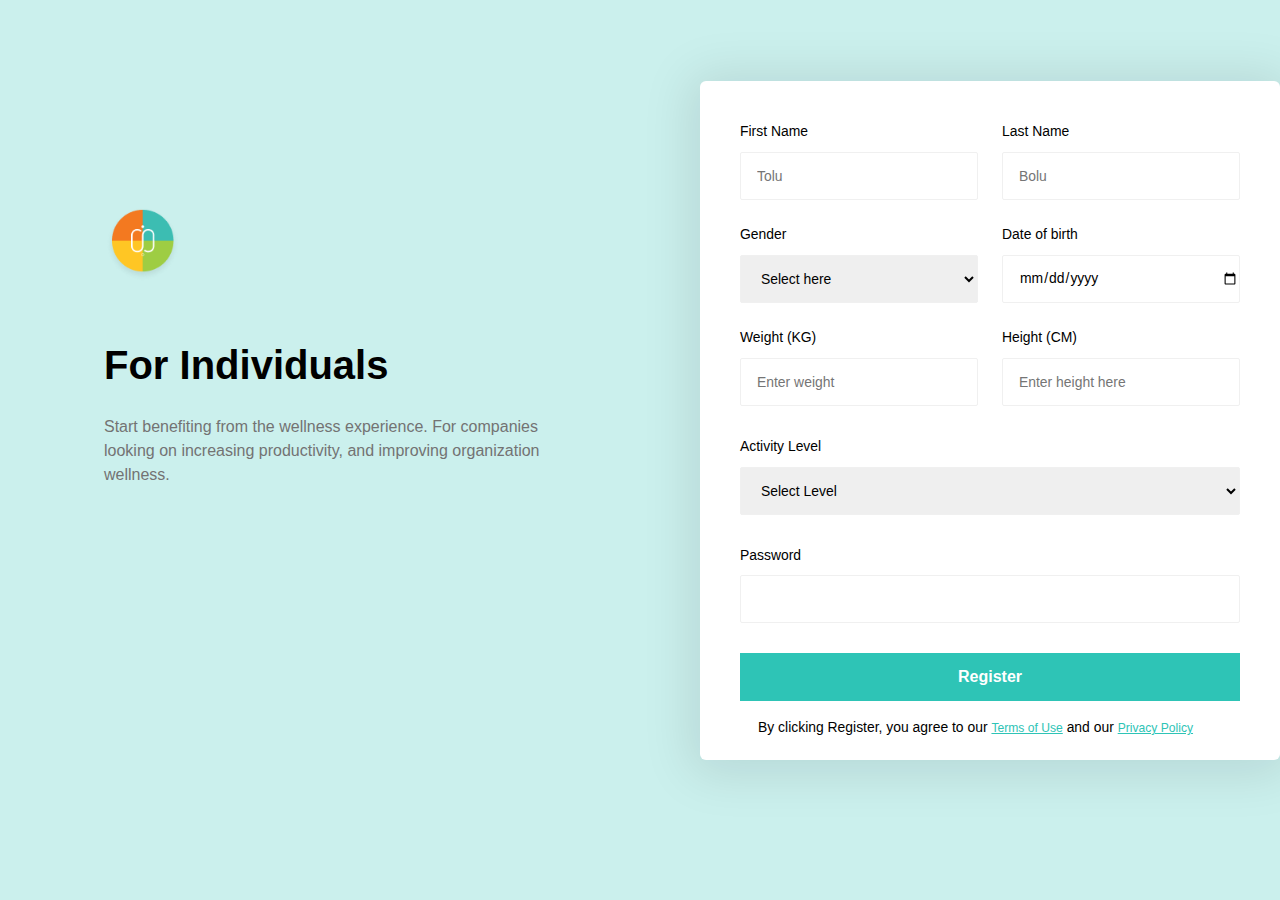
==== index.html @ b011b902 "altschool assignments here" ====
<!DOCTYPE html>
<html lang="en">
	<head>
		<meta charset="UTF-8" />
		<meta name="viewport" content="width=device-width, initial-scale=1.0" />
		<title>Document</title>
		<link rel="stylesheet" href="assets\CSS\firstassignment.css" />
		<link
			href="https://db.onlinewebfonts.com/c/4d3847a46ccc828409d7f134d765b8c3?family=Brown-Regular"
			rel="stylesheet"
		/>
	</head>
	<body>
		<div class="sideContainer">
			<div class="leftSide">
				<div><img src="assets\images\Logo.png" alt="logo" class="logo" /></div>
				<div class="purpose">For Individuals</div>
				<div class="paragraph">
					<!-- paragraph for desktop -->
					<p class="default-paragraph">
						Start benefiting from the wellness experience. For companies looking
						on increasing productivity, and improving organization wellness.
					</p>

					<!-- paragraph for mobile devices -->
					<p class="mobile-paragraph">
						Inspiring wholesome harmony for the mind, body and spirit, for
						everyone, everywhere.
					</p>
				</div>
			</div>

			<div class="rightSide">
				<form action="">
					<div class="details">
						<div>
							<label for="firstName">First Name</label>
							<input type="text" placeholder="Tolu" />
						</div>
						<div>
							<label for="lastName">Last Name</label>
							<input type="text" id="name" name="name" placeholder="Bolu" />
						</div>
						<div>
							<label for="gender">Gender</label>
							<select name="gender" id="gender">
								<option value="select" disabled selected>Select here</option>
								<option value="male">Male</option>
								<option value="female">Female</option>
							</select>
						</div>
						<div>
							<label for="dateOfBirth">Date of birth</label>
							<input type="date" name="dateOfBirth" id="dateOfBirth" />
						</div>
						<div>
							<label for="weight">Weight (KG)</label>
							<input type="number" placeholder="Enter weight" />
						</div>
						<div>
							<label for="height">Height (CM)</label>
							<input type="number" placeholder="Enter height here" />
						</div>
					</div>

					<div class="bottomSection">
						<div>
							<label for="activityLevel">Activity Level</label>
							<select name="activityLevel" id="activityLevel">
								<option value="selectLevel" disabled selected>
									Select Level
								</option>
								<option value="levelOne">Level 1</option>
								<option value="levelTwo">Level 2</option>
								<option value="levelThree">Level 3</option>
							</select>
						</div>
						<div>
							<label for="password">Password</label>
							<input type="password" id="password" />
						</div>
						<div>
							<button type="button">Register</button>
						</div>
					</div>
				</form>

				<!-- footer for desktop browsers -->
				<footer class="default-footer">
					<p>
						By clicking Register, you agree to our
						<a href="" target="_blank">Terms of Use</a> and our
						<a href="" target="_blank">Privacy Policy</a>
					</p>
				</footer>
			</div>

			<!-- footer for mobile devices -->
			<footer class="mobile-footer">
				<p>
					By clicking Register, you agree to our
					<a href="" target="_blank">Terms of Use</a> and our
					<a href="" target="_blank">Privacy Policy</a>
				</p>
			</footer>
		</div>
	</body>
</html>
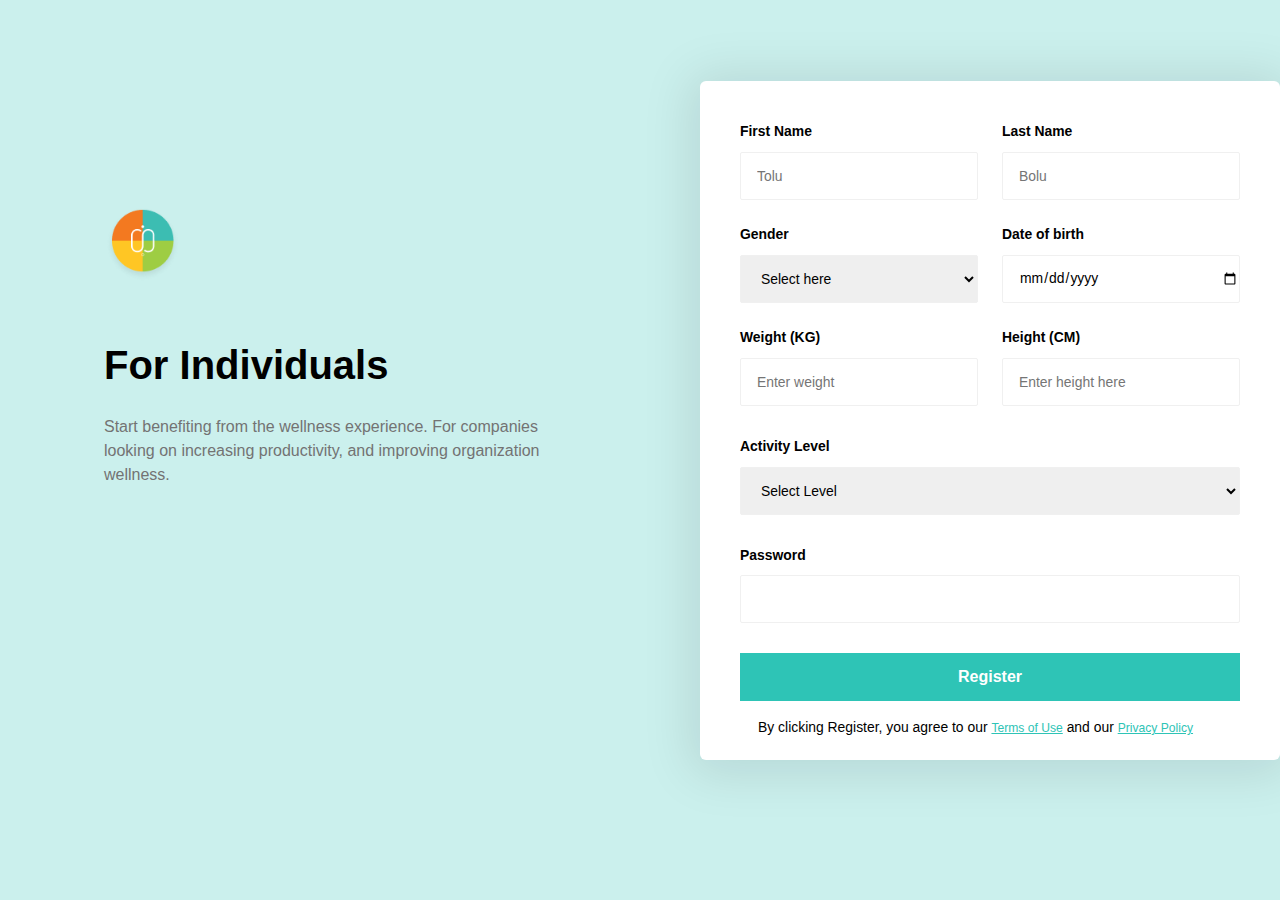
==== commit 4c8a0f28: "made adjustment to assignment" ====
--- a/index.html
+++ b/index.html
@@ -3,17 +3,18 @@
 	<head>
 		<meta charset="UTF-8" />
 		<meta name="viewport" content="width=device-width, initial-scale=1.0" />
-		<title>Document</title>
-		<link rel="stylesheet" href="assets\CSS\firstassignment.css" />
+		<title>Assignment</title>
+		<link rel="stylesheet" href="assets/CSS/firstassignment.css" />
 		<link
 			href="https://db.onlinewebfonts.com/c/4d3847a46ccc828409d7f134d765b8c3?family=Brown-Regular"
 			rel="stylesheet"
 		/>
+		<link href="https://fonts.cdnfonts.com/css/sofia-pro" rel="stylesheet" />
 	</head>
 	<body>
-		<div class="sideContainer">
-			<div class="leftSide">
-				<div><img src="assets\images\Logo.png" alt="logo" class="logo" /></div>
+		<div class="side-container">
+			<div class="left-side">
+				<div><img src="assets/images/Logo.png" alt="logo" class="logo" /></div>
 				<div class="purpose">For Individuals</div>
 				<div class="paragraph">
 					<!-- paragraph for desktop -->
@@ -29,41 +30,56 @@
 					</p>
 				</div>
 			</div>
-
-			<div class="rightSide">
-				<form action="">
-					<div class="details">
-						<div>
-							<label for="firstName">First Name</label>
-							<input type="text" placeholder="Tolu" />
-						</div>
-						<div>
-							<label for="lastName">Last Name</label>
-							<input type="text" id="name" name="name" placeholder="Bolu" />
-						</div>
-						<div>
-							<label for="gender">Gender</label>
-							<select name="gender" id="gender">
-								<option value="select" disabled selected>Select here</option>
-								<option value="male">Male</option>
-								<option value="female">Female</option>
-							</select>
-						</div>
-						<div>
-							<label for="dateOfBirth">Date of birth</label>
-							<input type="date" name="dateOfBirth" id="dateOfBirth" />
-						</div>
-						<div>
-							<label for="weight">Weight (KG)</label>
-							<input type="number" placeholder="Enter weight" />
-						</div>
-						<div>
-							<label for="height">Height (CM)</label>
-							<input type="number" placeholder="Enter height here" />
-						</div>
+			<form action="" class="right-side">
+				<div class="details">
+					<div>
+						<label for="firstName">First Name</label>
+						<input type="text" id="firstName" placeholder="Tolu" />
 					</div>
-
-					<div class="bottomSection">
+					<div>
+						<label for="lastName">Last Name</label>
+						<input
+							type="text"
+							id="lastName"
+							name="lastName"
+							placeholder="Bolu"
+						/>
+					</div>
+					<div>
+						<label for="gender">Gender</label>
+						<select name="gender" id="gender">
+							<option value="select" disabled selected>Select here</option>
+							<option value="male">Male</option>
+							<option value="female">Female</option>
+						</select>
+					</div>
+					<div>
+						<label for="dateOfBirth">Date of birth</label>
+						<input type="date" id="dateOfBirth" name="dateOfBirth" />
+					</div>
+					<div>
+						<label for="weight">Weight (KG)</label>
+						<input type="number" id="weight" placeholder="Enter weight" />
+					</div>
+					<div>
+						<label for="height">Height (CM)</label>
+						<input type="number" id="height" placeholder="Enter height here" />
+					</div>
+					<div class="mobile-visible">
+						<label for="activityLevelMobile">Activity Level</label>
+						<select name="activityLevelMobile" id="activityLevelMobile">
+							<option value="selectLevel" disabled selected>
+								Select Level
+							</option>
+							<option value="levelOne">Level 1</option>
+							<option value="levelTwo">Level 2</option>
+							<option value="levelThree">Level 3</option>
+						</select>
+						<label for="passwordMobile">Password</label>
+						<input type="password" id="passwordMobile" />
+						<button type="button">Register</button>
+					</div>
+					<div class="bottom-section">
 						<div>
 							<label for="activityLevel">Activity Level</label>
 							<select name="activityLevel" id="activityLevel">
@@ -74,8 +90,6 @@
 								<option value="levelTwo">Level 2</option>
 								<option value="levelThree">Level 3</option>
 							</select>
-						</div>
-						<div>
 							<label for="password">Password</label>
 							<input type="password" id="password" />
 						</div>
@@ -83,9 +97,7 @@
 							<button type="button">Register</button>
 						</div>
 					</div>
-				</form>
-
-				<!-- footer for desktop browsers -->
+				</div>
 				<footer class="default-footer">
 					<p>
 						By clicking Register, you agree to our
@@ -93,9 +105,8 @@
 						<a href="" target="_blank">Privacy Policy</a>
 					</p>
 				</footer>
-			</div>
+			</form>
 
-			<!-- footer for mobile devices -->
 			<footer class="mobile-footer">
 				<p>
 					By clicking Register, you agree to our
--- a/assets/CSS/firstassignment.css
+++ b/assets/CSS/firstassignment.css
@@ -0,0 +1,286 @@
+/*
+  1. Use a more-intuitive box-sizing model.
+*/
+*, *::before, *::after {
+  box-sizing: border-box;
+}
+/*
+  2. Remove default margin
+*/
+* {
+  margin: 0;
+}
+/*
+  Typographic tweaks!
+  3. Add accessible line-height
+  4. Improve text rendering
+*/
+body {
+  line-height: 1.5;
+  -webkit-font-smoothing: antialiased;
+}
+/*
+  5. Improve media defaults
+*/
+img, picture, video, canvas, svg {
+  display: block;
+  max-width: 100%;
+}
+/*
+  6. Remove built-in form typography styles
+*/
+input, button, textarea, select {
+  font: inherit;
+}
+/*
+  7. Avoid text overflows
+*/
+p, h1, h2, h3, h4, h5, h6 {
+  overflow-wrap: break-word;
+}
+/*
+  8. Create a root stacking context
+*/
+#root, #__next {
+  isolation: isolate;
+}
+body {
+  background-color: rgba(46, 196, 182, 0.25);
+  margin: 0;
+  padding: 0;
+  box-sizing: border-box;
+}
+
+
+
+
+.side-container {
+  display: grid;
+  grid-template-columns: 1fr 1fr;
+}
+
+.left-side {
+  margin-block-start: 205px;
+  margin-inline-start: 104px;
+  width: 460px;
+}
+
+.logo {
+  width: 78px;
+  height: 80px;
+}
+
+.purpose {
+  font-family: Brown-Regular, Arial;
+  font-size: 2.5em;
+  font-weight: 700;
+  margin-block-start: 50px;
+}
+
+.paragraph {
+  margin-block-start: 20px;
+  font-family: Brown-Regular, Arial;
+  font-size: 1em;
+  color: rgba(115, 115, 115, 1);
+  width: 460px;
+}
+
+.mobile-paragraph, .mobile-footer, .mobile-visible {
+  display: none;
+  visibility: hidden;
+}
+
+.right-side {
+  margin-inline-start: 120px;
+  width: max-content;
+  height: 679px;
+  margin-block-start: 81px;
+  background-color: rgba(255, 255, 255, 1);
+  border-radius: 6px;
+  box-shadow: 0px 4px 50px 10px rgba(4, 8, 19, 0.1);
+}
+
+.details {
+  display: grid;
+  grid-template-columns: 238px 238px;
+  margin-block-start: 40px;
+  margin-inline: 40px;
+  justify-content: space-between;
+  gap: 24px;
+}
+
+
+label {
+  display: block;
+  font-family: "Sofia Pro", Arial;
+  font-size: 0.87em;
+  font-weight: 600;
+}
+
+input, select {
+  font-family: "Sofia Pro", Arial;
+  font-size: 0.87em;
+  font-weight: 400;
+  width: 238px;
+  height: 48px;
+  margin-block-start: 10px;
+  border: 1px solid rgba(240, 240, 240, 1);
+  border-radius: 2px;
+  padding-inline-start: 16px;
+}
+
+.bottom-section label {
+  font-family: "Sofia Pro", Arial;
+  font-size: 0.87em;
+  margin-block-start: 30px;
+}
+
+.bottom-section label:first-child {
+  margin-block-start: 6px;
+}
+
+
+
+.bottom-section select, .bottom-section input {
+  width: 500px;
+  height: 48px;
+  border: 1px solid rgba(240, 240, 240, 1);
+  border-radius: 2px;
+  
+  
+}
+
+button {
+  width: 500px;
+  height: 48px;
+  background-color: rgba(46, 196, 182, 1);
+  color: rgba(255, 255, 255, 1);
+  font-family: "Sofia Pro", Arial;
+  font-size: 1em;
+  font-weight: 600;
+  border: none;  
+  margin-block-start: 30px;
+}
+
+footer {
+  width: 463px;
+  height: 25px;
+  font-family: "Sofia Pro", Arial;
+  font-size: 0.87em;
+  font-weight: 400;
+  margin-inline-start: 58px;
+  margin-block-start: 16px;
+}
+
+footer a {
+  color: rgba(46, 196, 182, 1);
+  font-family: "Sofia Pro", Arial;
+  font-size: 0.87em;
+  font-weight: 500;
+}
+
+
+@media screen and (max-width: 375px)  {
+  body {
+    margin: 0;
+    padding: 0;
+    box-sizing: border-box;
+    width: 375px;
+ }
+
+  .default-paragraph, .default-footer, .bottom-section {
+    display: none;
+    visibility: hidden;
+  }
+
+  .mobile-paragraph, .mobile-footer {
+    display: block;
+    visibility: visible;
+    width: 315px;
+    height: 50px;
+  }
+  
+  .side-container {
+    display: flex;
+    flex-direction: column;
+    justify-content: center;
+    align-items: center;
+  }
+  
+   .details {
+    display: block;
+    margin-block-start: 0;
+    width: 100%;
+  }
+
+   .logo {
+    width: 38.6px;
+    height: 40px;
+    margin-block-start: 0;
+  }
+
+   .purpose {
+    width: 327px;
+    height: 50px;
+    font-size: 1.85em;
+    margin-block-start: 40px;
+   }
+
+   .mobile-paragraph {
+    width: 330px;
+    height: 50px;
+    font-size: 1em;
+    font-weight: 300;
+   }
+
+   .mobile-visible {
+    display: block;
+    visibility: visible;
+   }
+
+   .left-side {
+     margin-block-start: 74px;
+   }
+
+   .right-side, .left-side, .bottom-section {
+      width: 327px;
+   }
+
+   .right-side {
+     height: max-content;
+     width: 327px;
+     display: flex;
+     flex-direction: column;
+     justify-content: center;
+     align-items: center;
+     margin-block-start: 40px;
+   }
+
+   label {
+    margin-block-start: 24px;
+    margin-inline-start: 16px;
+    font-weight: 600;
+    font-family: "Sofia Pro", Arial;
+   }
+   
+  input, select, button {
+    width: 295px;
+    height: 48px;
+    margin-inline: 16px;
+   }
+
+   button {
+    margin-block-end: 30px;
+   }
+
+  .mobile-footer p {
+    margin-inline-start: 30px;
+    width: 316px;
+    font-family: "Sofia Pro", Arial;
+    font-weight: 500;
+    text-align: center;
+    padding-inline: 10px;
+  }
+
+
+}
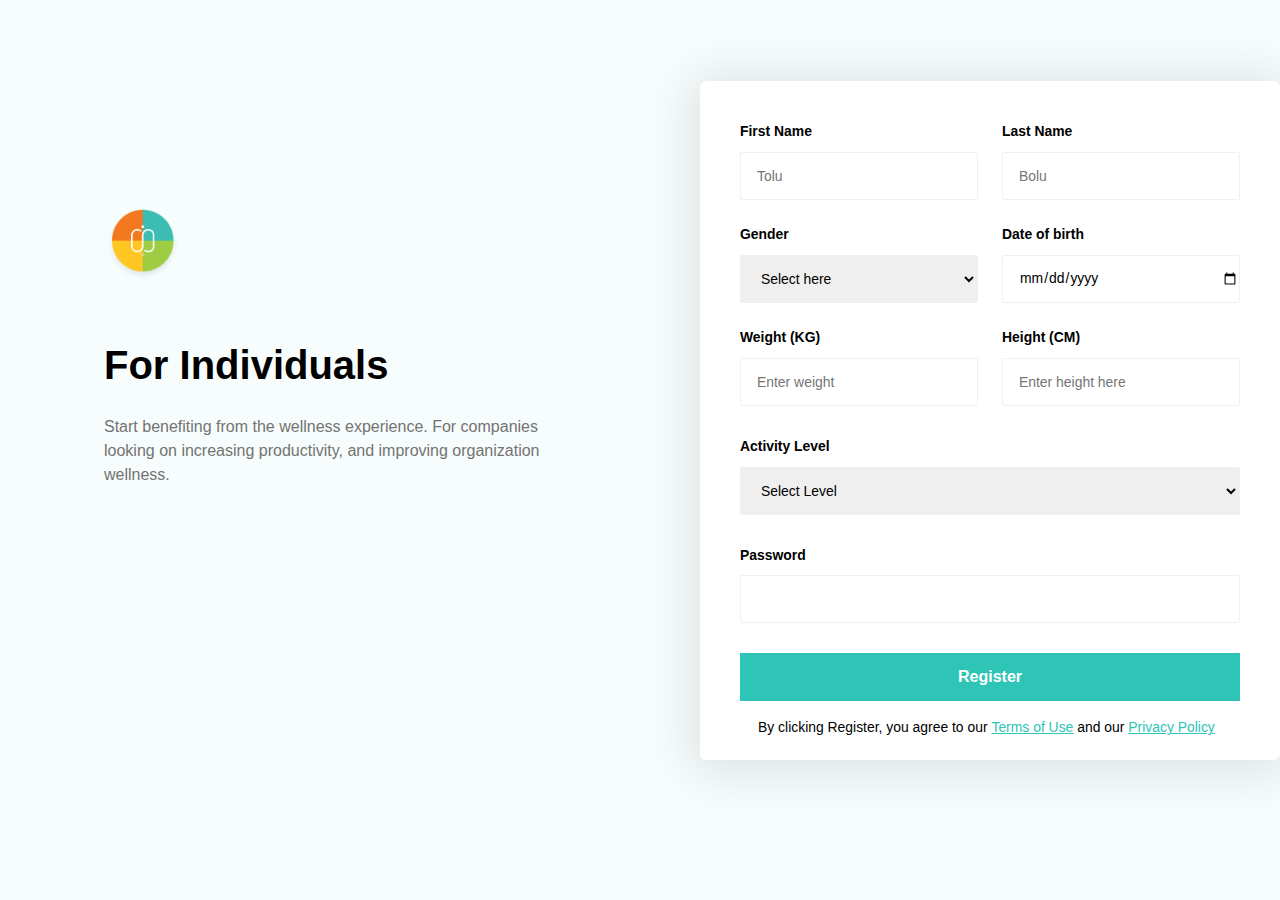
==== commit 33befb32: "made some adjustments for mobile view" ====
--- a/index.html
+++ b/index.html
@@ -12,6 +12,11 @@
 		<link href="https://fonts.cdnfonts.com/css/sofia-pro" rel="stylesheet" />
 	</head>
 	<body>
+		
+		<nav class="iphone-bar">
+			<div>9:41</div>
+			<img src="assets/images/Container.jpg" alt="status bar">
+		</nav>
 		<div class="side-container">
 			<div class="left-side">
 				<div><img src="assets/images/Logo.png" alt="logo" class="logo" /></div>
--- a/assets/CSS/firstassignment.css
+++ b/assets/CSS/firstassignment.css
@@ -45,13 +45,16 @@
   isolation: isolate;
 }
 body {
-  background-color: rgba(46, 196, 182, 0.25);
+  background-color: rgba(247, 253, 252, 1);
   margin: 0;
   padding: 0;
   box-sizing: border-box;
 }
 
-
+.iphone-bar {
+  display: none;
+  visibility: hidden;
+}
 
 
 .side-container {
@@ -72,7 +75,7 @@
 
 .purpose {
   font-family: Brown-Regular, Arial;
-  font-size: 2.5em;
+  font-size: 2.5rem;
   font-weight: 700;
   margin-block-start: 50px;
 }
@@ -80,7 +83,7 @@
 .paragraph {
   margin-block-start: 20px;
   font-family: Brown-Regular, Arial;
-  font-size: 1em;
+  font-size: 1rem;
   color: rgba(115, 115, 115, 1);
   width: 460px;
 }
@@ -113,13 +116,13 @@
 label {
   display: block;
   font-family: "Sofia Pro", Arial;
-  font-size: 0.87em;
+  font-size: 0.87rem;
   font-weight: 600;
 }
 
 input, select {
   font-family: "Sofia Pro", Arial;
-  font-size: 0.87em;
+  font-size: 0.87rem;
   font-weight: 400;
   width: 238px;
   height: 48px;
@@ -131,7 +134,7 @@
 
 .bottom-section label {
   font-family: "Sofia Pro", Arial;
-  font-size: 0.87em;
+  font-size: 0.87rem;
   margin-block-start: 30px;
 }
 
@@ -156,7 +159,7 @@
   background-color: rgba(46, 196, 182, 1);
   color: rgba(255, 255, 255, 1);
   font-family: "Sofia Pro", Arial;
-  font-size: 1em;
+  font-size: 1rem;
   font-weight: 600;
   border: none;  
   margin-block-start: 30px;
@@ -166,7 +169,7 @@
   width: 463px;
   height: 25px;
   font-family: "Sofia Pro", Arial;
-  font-size: 0.87em;
+  font-size: 0.87rem;
   font-weight: 400;
   margin-inline-start: 58px;
   margin-block-start: 16px;
@@ -175,7 +178,7 @@
 footer a {
   color: rgba(46, 196, 182, 1);
   font-family: "Sofia Pro", Arial;
-  font-size: 0.87em;
+  font-size: 0.87rem;
   font-weight: 500;
 }
 
@@ -188,6 +191,31 @@
     width: 375px;
  }
 
+ .iphone-bar {
+  display: flex;
+  visibility: visible;
+  justify-content: space-between;
+  align-items: center;
+  margin-inline-start: 20px;
+
+  
+  > div {
+    color: rgba(1, 28, 52, 1);
+    font-size: 1rem;
+    line-height: 18px;
+    text-align: center;
+    width: 54px;
+    height: 14px;
+    margin-block-start: 14px;
+   }
+
+   > img {
+    width: 67px;
+    height: 11.5px;
+    margin-block-start: 17px;
+   }
+ }
+
   .default-paragraph, .default-footer, .bottom-section {
     display: none;
     visibility: hidden;
@@ -196,8 +224,6 @@
   .mobile-paragraph, .mobile-footer {
     display: block;
     visibility: visible;
-    width: 315px;
-    height: 50px;
   }
   
   .side-container {
@@ -205,6 +231,7 @@
     flex-direction: column;
     justify-content: center;
     align-items: center;
+    max-width: 375px;
   }
   
    .details {
@@ -222,14 +249,14 @@
    .purpose {
     width: 327px;
     height: 50px;
-    font-size: 1.85em;
+    font-size: 1.85rem;
     margin-block-start: 40px;
    }
 
    .mobile-paragraph {
-    width: 330px;
+    width: 327px;
     height: 50px;
-    font-size: 1em;
+    font-size: 1rem;
     font-weight: 300;
    }
 
@@ -240,6 +267,7 @@
 
    .left-side {
      margin-block-start: 74px;
+     margin-inline-start: 24px;
    }
 
    .right-side, .left-side, .bottom-section {
@@ -254,6 +282,7 @@
      justify-content: center;
      align-items: center;
      margin-block-start: 40px;
+     margin-inline-start: 24px;
    }
 
    label {
@@ -273,14 +302,11 @@
     margin-block-end: 30px;
    }
 
-  .mobile-footer p {
+  .mobile-footer {
     margin-inline-start: 30px;
     width: 316px;
     font-family: "Sofia Pro", Arial;
     font-weight: 500;
     text-align: center;
-    padding-inline: 10px;
-  }
-
-
-}
+ }
+}
